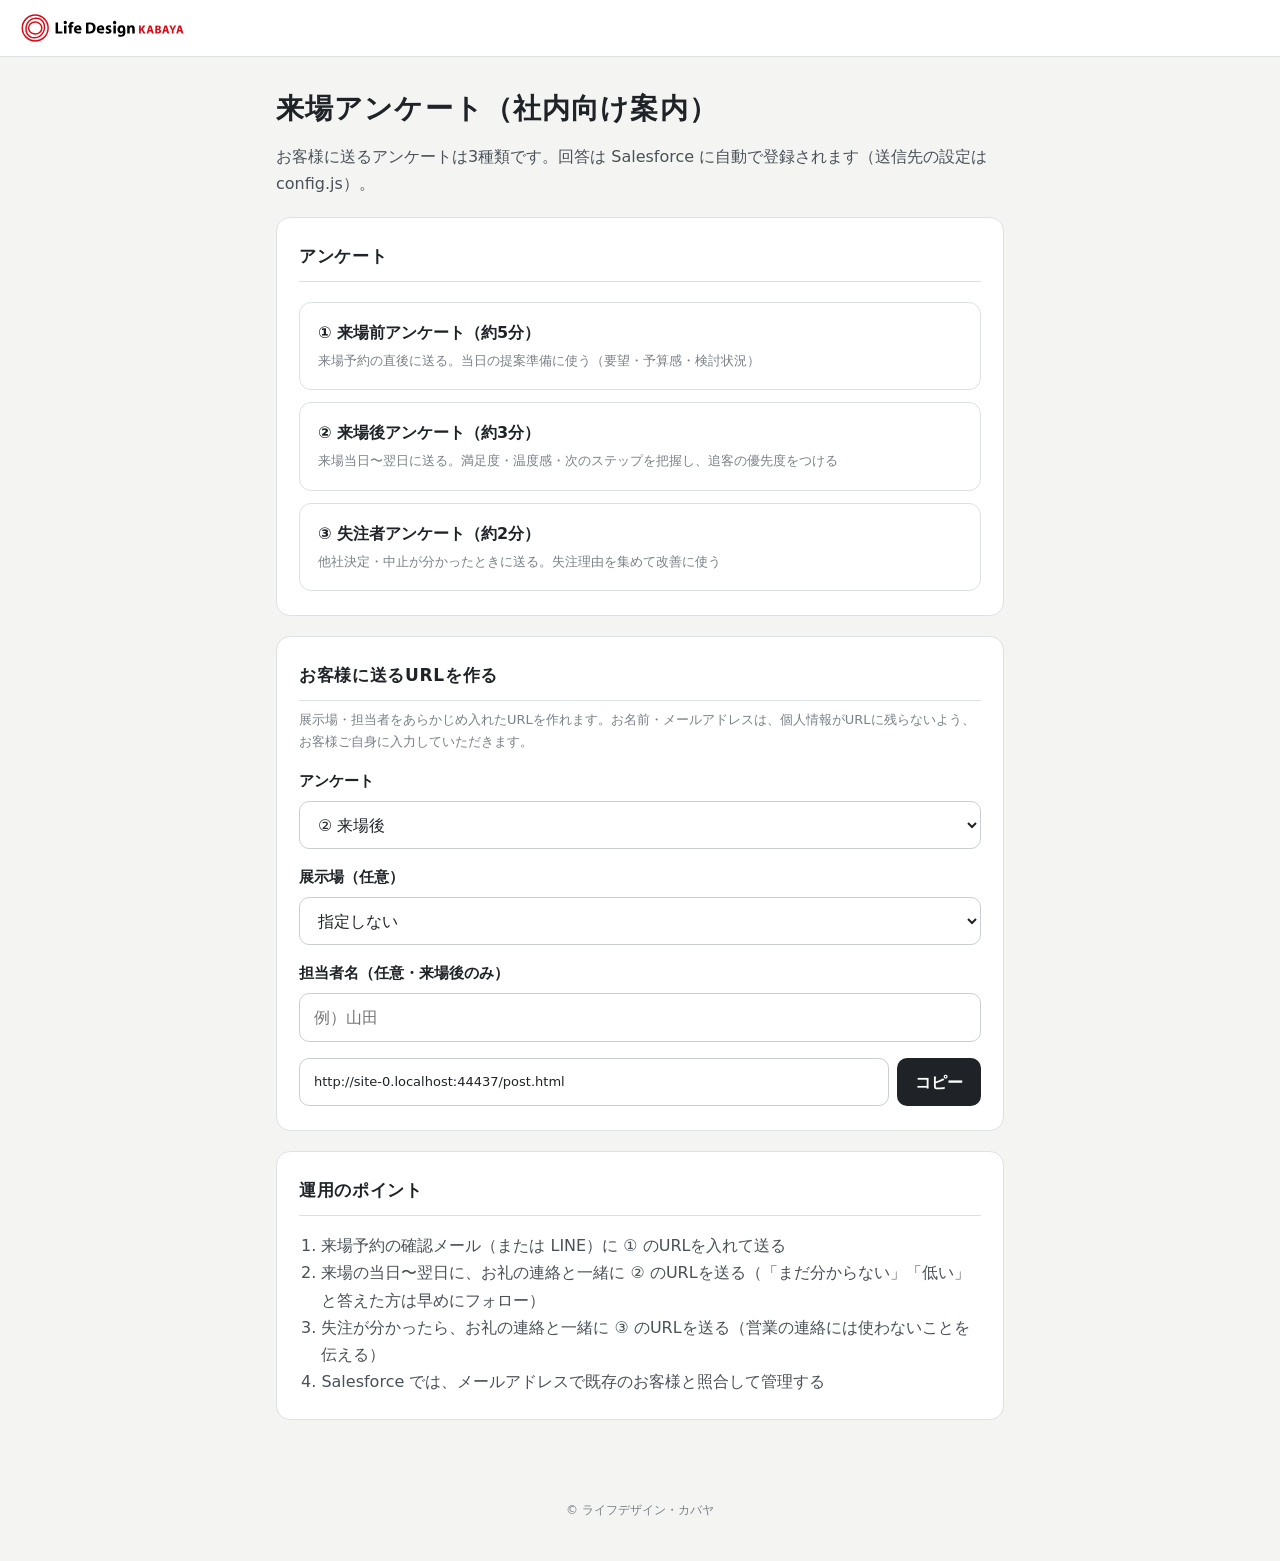
==== index.html @ a2f4d628 "ライフデザイン・カバヤ 来場前・来場後・失注者アンケート（HTML/CSS/JS、Salesforce Web-to-リード／フォームハンドラー連携） 設問は ロゴスホーム様の来場前・来場後アンケート" ====
<!doctype html>
<html lang="ja">
<head>
  <meta charset="utf-8">
  <meta name="viewport" content="width=device-width, initial-scale=1">
  <meta name="robots" content="noindex, nofollow">
  <title>来場アンケート（社内向け案内）｜ライフデザイン・カバヤ</title>
  <link rel="stylesheet" href="assets/style.css">
  <style>
    .links { display: grid; gap: 12px; flex-basis: 100%; margin-top: 12px; }
    .link-card { display: block; padding: 16px 18px; border: 1px solid var(--line); border-radius: 12px; color: inherit; text-decoration: none; }
    .link-card:hover { border-color: var(--accent); background: var(--accent-soft); }
    .link-card strong { display: block; font-size: 16px; }
    .link-card span { font-size: 13px; color: var(--muted); }
    .builder { flex-basis: 100%; }
    .url-out { display: flex; gap: 8px; margin-top: 16px; }
    .url-out input { flex: 1; font-size: 13px; }
    .btn { min-height: 48px; padding: 0 18px; border: 0; border-radius: 10px; background: var(--ink); color: #fff; font: inherit; font-weight: 700; cursor: pointer; white-space: nowrap; }
    ol { margin: 8px 0 0; padding-left: 1.4em; color: var(--ink-2); }
  </style>
  <script src="assets/surveys.js" defer></script>
</head>
<body>
  <header class="site-header"><img class="logo" src="assets/logo.svg" alt="ライフデザイン・カバヤ" width="265" height="45"></header>
  <main class="container">
    <section class="intro">
      <h1>来場アンケート（社内向け案内）</h1>
      <p>お客様に送るアンケートは3種類です。回答は Salesforce に自動で登録されます（送信先の設定は config.js）。</p>
    </section>

    <section class="card">
      <h2>アンケート</h2>
      <div class="links">
        <a class="link-card" href="pre.html" target="_blank"><strong>① 来場前アンケート（約5分）</strong><span>来場予約の直後に送る。当日の提案準備に使う（要望・予算感・検討状況）</span></a>
        <a class="link-card" href="post.html" target="_blank"><strong>② 来場後アンケート（約3分）</strong><span>来場当日〜翌日に送る。満足度・温度感・次のステップを把握し、追客の優先度をつける</span></a>
        <a class="link-card" href="lost.html" target="_blank"><strong>③ 失注者アンケート（約2分）</strong><span>他社決定・中止が分かったときに送る。失注理由を集めて改善に使う</span></a>
      </div>
    </section>

    <section class="card">
      <h2>お客様に送るURLを作る</h2>
      <div class="builder">
        <p class="note" style="margin:0;color:var(--muted);font-size:13px">展示場・担当者をあらかじめ入れたURLを作れます。お名前・メールアドレスは、個人情報がURLに残らないよう、お客様ご自身に入力していただきます。</p>
        <div class="field"><label class="label" for="b-type">アンケート</label>
          <select id="b-type"><option value="pre">① 来場前</option><option value="post" selected>② 来場後</option><option value="lost">③ 失注者</option></select></div>
        <div class="field"><label class="label" for="b-place">展示場（任意）</label><select id="b-place"><option value="">指定しない</option></select></div>
        <div class="field"><label class="label" for="b-staff">担当者名（任意・来場後のみ）</label><input id="b-staff" type="text" maxlength="40" placeholder="例）山田"></div>
        <div class="url-out"><input id="b-url" type="text" readonly aria-label="作成したURL"><button class="btn" id="b-copy" type="button">コピー</button></div>
      </div>
    </section>

    <section class="card">
      <h2>運用のポイント</h2>
      <ol>
        <li>来場予約の確認メール（または LINE）に ① のURLを入れて送る</li>
        <li>来場の当日〜翌日に、お礼の連絡と一緒に ② のURLを送る（「まだ分からない」「低い」と答えた方は早めにフォロー）</li>
        <li>失注が分かったら、お礼の連絡と一緒に ③ のURLを送る（営業の連絡には使わないことを伝える）</li>
        <li>Salesforce では、メールアドレスで既存のお客様と照合して管理する</li>
      </ol>
    </section>
  </main>
  <footer class="site-footer">© ライフデザイン・カバヤ</footer>
  <script>
    document.addEventListener("DOMContentLoaded", function () {
      var type = document.getElementById("b-type"), place = document.getElementById("b-place"), staff = document.getElementById("b-staff"), out = document.getElementById("b-url");
      window.SURVEYS.post.questions.find(function (q) { return q.id === "visit_place"; }).options.forEach(function (o) {
        var opt = document.createElement("option"); opt.value = o; opt.textContent = o; place.appendChild(opt);
      });
      function build() {
        var base = new URL(type.value + ".html", location.href);
        if (place.value && type.value !== "lost") base.searchParams.set("visit_place", place.value);
        if (staff.value.trim() && type.value === "post") base.searchParams.set("staff", staff.value.trim());
        out.value = base.href;
      }
      [type, place, staff].forEach(function (e) { e.addEventListener("input", build); e.addEventListener("change", build); });
      document.getElementById("b-copy").addEventListener("click", function () {
        navigator.clipboard.writeText(out.value).then(function () { var b = document.getElementById("b-copy"); b.textContent = "コピーしました"; setTimeout(function () { b.textContent = "コピー"; }, 1500); });
      });
      build();
    });
  </script>
</body>
</html>
---- assets/style.css ----
/* ライフデザイン・カバヤ 来場アンケート（サイトの落ち着いたチャコール×ブルーグレーに合わせる） */
:root {
  --ink: #1f2328;
  --ink-2: #4a5058;
  --muted: #7a8088;
  --line: #dde1e4;
  --bg: #f4f5f3;
  --card: #ffffff;
  --accent: #3f5f73;
  --accent-soft: #e8eff3;
  --error: #b42318;
  --radius: 14px;
  color-scheme: light;
}
* { box-sizing: border-box; }
html { -webkit-text-size-adjust: 100%; }
body {
  margin: 0;
  background: var(--bg);
  color: var(--ink);
  font-family: "Hiragino Sans", "Hiragino Kaku Gothic ProN", "Yu Gothic UI", "Meiryo", system-ui, sans-serif;
  font-size: 16px;
  line-height: 1.7;
}
[hidden] { display: none !important; }

.site-header {
  display: flex;
  align-items: center;
  padding: 14px 20px;
  background: var(--card);
  border-bottom: 1px solid var(--line);
}
.logo { height: 28px; width: auto; }
.progress { position: sticky; top: 0; z-index: 5; height: 4px; background: var(--line); }
.progress__bar { height: 100%; width: 0; background: var(--accent); transition: width .3s ease; }

.container { max-width: 760px; margin: 0 auto; padding: 28px 16px 56px; }
.intro h1 { margin: 0; font-size: clamp(22px, 5vw, 28px); letter-spacing: .04em; }
.intro p { margin: 10px 0 0; color: var(--ink-2); }
.intro .meta { font-size: 13px; color: var(--muted); }
.demo-note { display: inline-block; margin-top: 12px !important; padding: 6px 12px; border-radius: 8px; background: #fff4e5; color: #8a5300 !important; font-size: 13px; }

.card {
  margin-top: 20px;
  padding: 24px 22px;
  background: var(--card);
  border: 1px solid var(--line);
  border-radius: var(--radius);
  display: flex;
  flex-wrap: wrap;
  gap: 0 16px;
}
.card h2 {
  flex-basis: 100%;
  margin: 0 0 8px;
  padding-bottom: 10px;
  border-bottom: 1px solid var(--line);
  font-size: 17px;
  letter-spacing: .04em;
}
.card > .note { flex-basis: 100%; margin: 4px 0 0; font-size: 13px; color: var(--muted); }

.field { flex: 1 1 100%; min-width: 0; margin: 16px 0 0; padding: 0; border: 0; }
.field--half { flex-basis: calc(50% - 8px); }
.label { display: flex; align-items: baseline; gap: 8px; margin-bottom: 8px; padding: 0; font-weight: 700; font-size: 15px; line-height: 1.6; }
.req, .opt { flex-shrink: 0; padding: 1px 7px; border-radius: 4px; font-size: 11px; font-weight: 700; line-height: 1.6; }
.req { background: var(--accent); color: #fff; }
.opt { background: var(--bg); color: var(--muted); }
.hint { margin: -4px 0 8px; font-size: 12px; color: var(--muted); }

input[type="text"], input[type="email"], input[type="tel"], input[type="date"], input[type="number"], select, textarea {
  width: 100%;
  min-height: 48px;
  padding: 10px 14px;
  border: 1px solid #c9ced3;
  border-radius: 10px;
  background: #fff;
  color: var(--ink);
  font: inherit;
}
textarea { resize: vertical; }
input:focus, select:focus, textarea:focus { outline: 3px solid rgba(63, 95, 115, .25); border-color: var(--accent); }

.choices { display: grid; gap: 8px; }
.choices--grid { grid-template-columns: repeat(auto-fill, minmax(220px, 1fr)); }
.choice {
  display: flex;
  align-items: center;
  gap: 10px;
  min-height: 48px;
  padding: 10px 14px;
  border: 1px solid #c9ced3;
  border-radius: 10px;
  background: #fff;
  cursor: pointer;
  line-height: 1.5;
}
.choice input { flex-shrink: 0; width: 20px; height: 20px; margin: 0; accent-color: var(--accent); }
.choice:has(input:checked) { border-color: var(--accent); background: var(--accent-soft); }
.choice:has(input:focus-visible) { outline: 3px solid rgba(63, 95, 115, .3); }

.has-error input, .has-error select, .has-error textarea, .has-error .choice { border-color: var(--error); }
.error { min-height: 0; margin: 6px 0 0; color: var(--error); font-size: 13px; }
.error:empty { display: none; }

.card--agree { justify-content: center; text-align: center; }
.choice--agree { border: 0; background: none; justify-content: center; }
.choice--agree a { color: var(--accent); }

.actions { margin-top: 24px; text-align: center; }
.submit {
  width: min(100%, 360px);
  min-height: 56px;
  border: 0;
  border-radius: 999px;
  background: var(--ink);
  color: #fff;
  font: inherit;
  font-weight: 700;
  letter-spacing: .08em;
  cursor: pointer;
}
.submit:hover { background: #33393f; }
.submit:disabled { opacity: .6; cursor: default; }

.thanks { padding: 40px 0 8px; text-align: center; }
.demo-output { width: 100%; max-height: 420px; overflow: auto; margin: 8px 0 0; padding: 14px; background: var(--bg); border-radius: 10px; font-size: 12px; white-space: pre-wrap; }

.site-footer { padding: 24px 16px 40px; text-align: center; font-size: 12px; color: var(--muted); }

@media (max-width: 560px) {
  .field--half { flex-basis: 100%; }
  .card { padding: 20px 16px; }
}
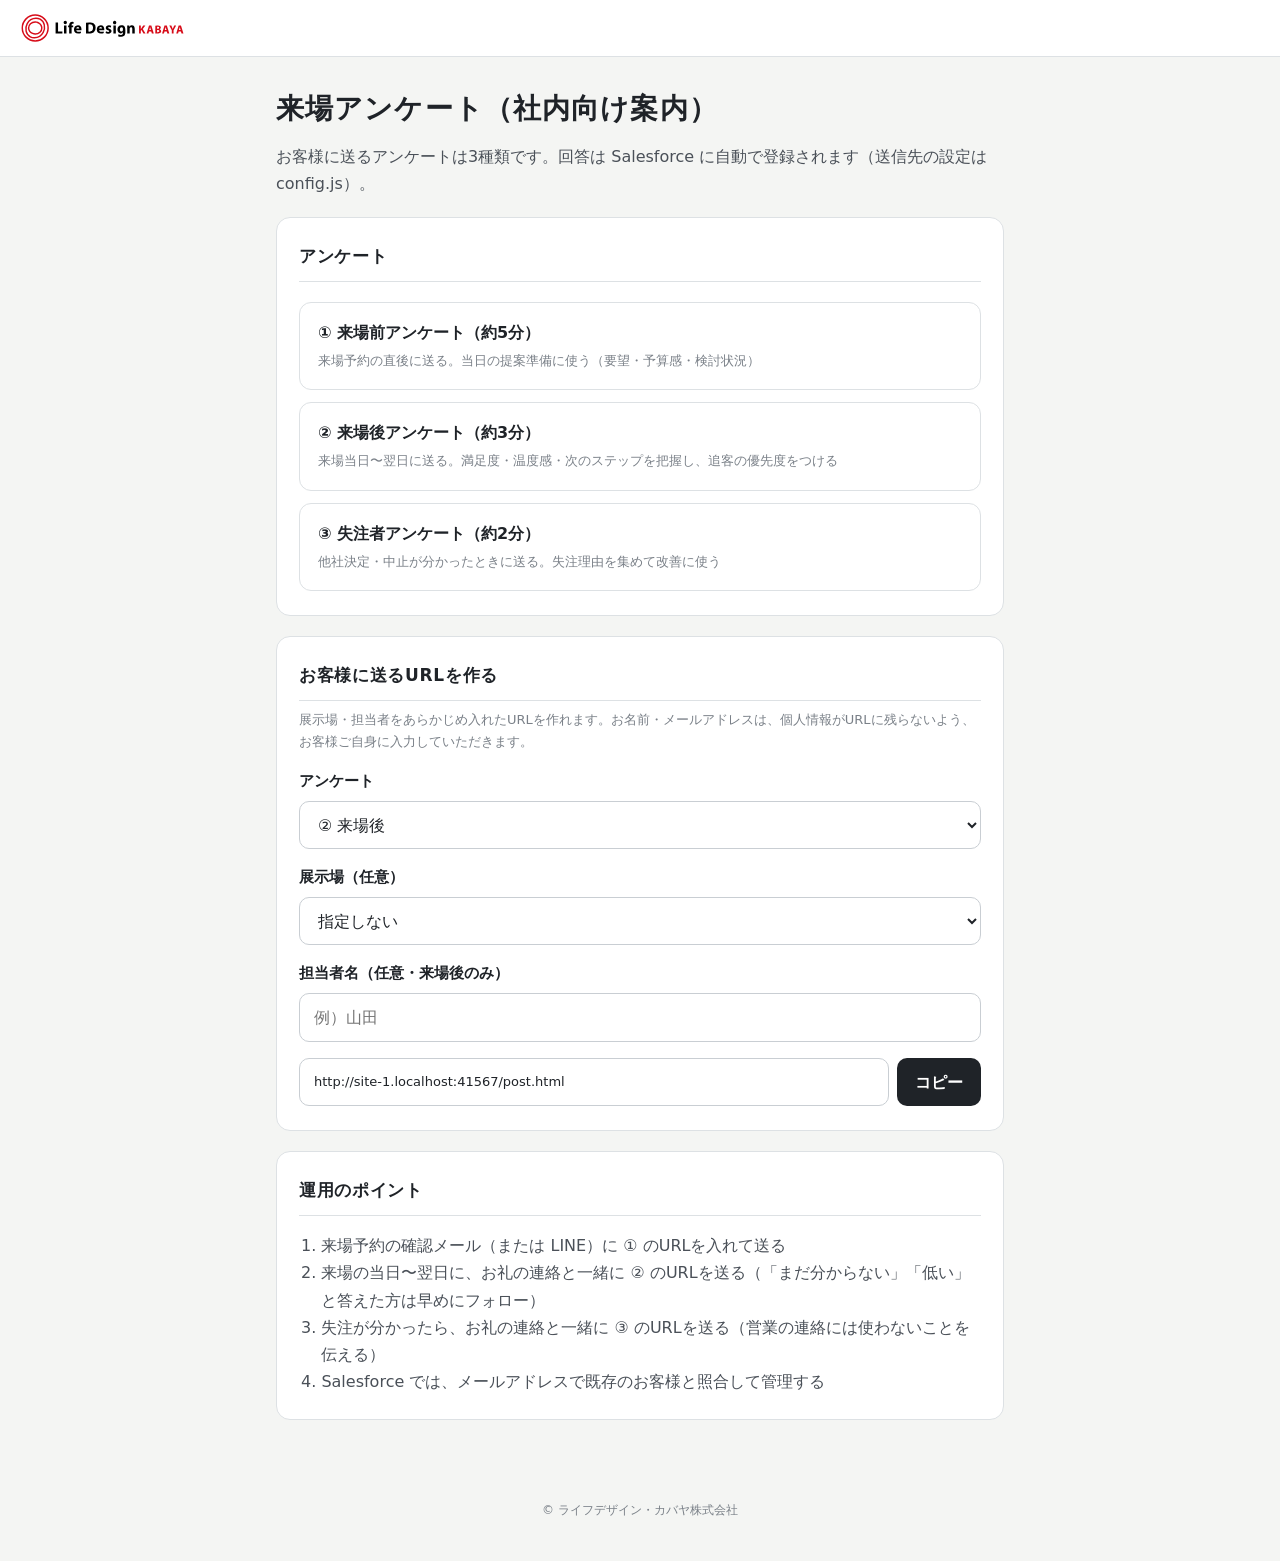
==== commit 8c69df0c: "フッターのクレジットを「ライフデザイン・カバヤ株式会社」に Co-Authored-By: Claude Opus 5.5 <noreply@anthropic.com>" ====
--- a/index.html
+++ b/index.html
@@ -59,7 +59,7 @@
       </ol>
     </section>
   </main>
-  <footer class="site-footer">© ライフデザイン・カバヤ</footer>
+  <footer class="site-footer">© ライフデザイン・カバヤ株式会社</footer>
   <script>
     document.addEventListener("DOMContentLoaded", function () {
       var type = document.getElementById("b-type"), place = document.getElementById("b-place"), staff = document.getElementById("b-staff"), out = document.getElementById("b-url");
--- a/assets/style.css
+++ b/assets/style.css
@@ -107,6 +107,7 @@
 .card--agree { justify-content: center; text-align: center; }
 .choice--agree { border: 0; background: none; justify-content: center; }
 .choice--agree a { color: var(--accent); }
+.captcha { display: flex; justify-content: center; flex-basis: 100%; margin-top: 12px; min-height: 78px; }
 
 .actions { margin-top: 24px; text-align: center; }
 .submit {
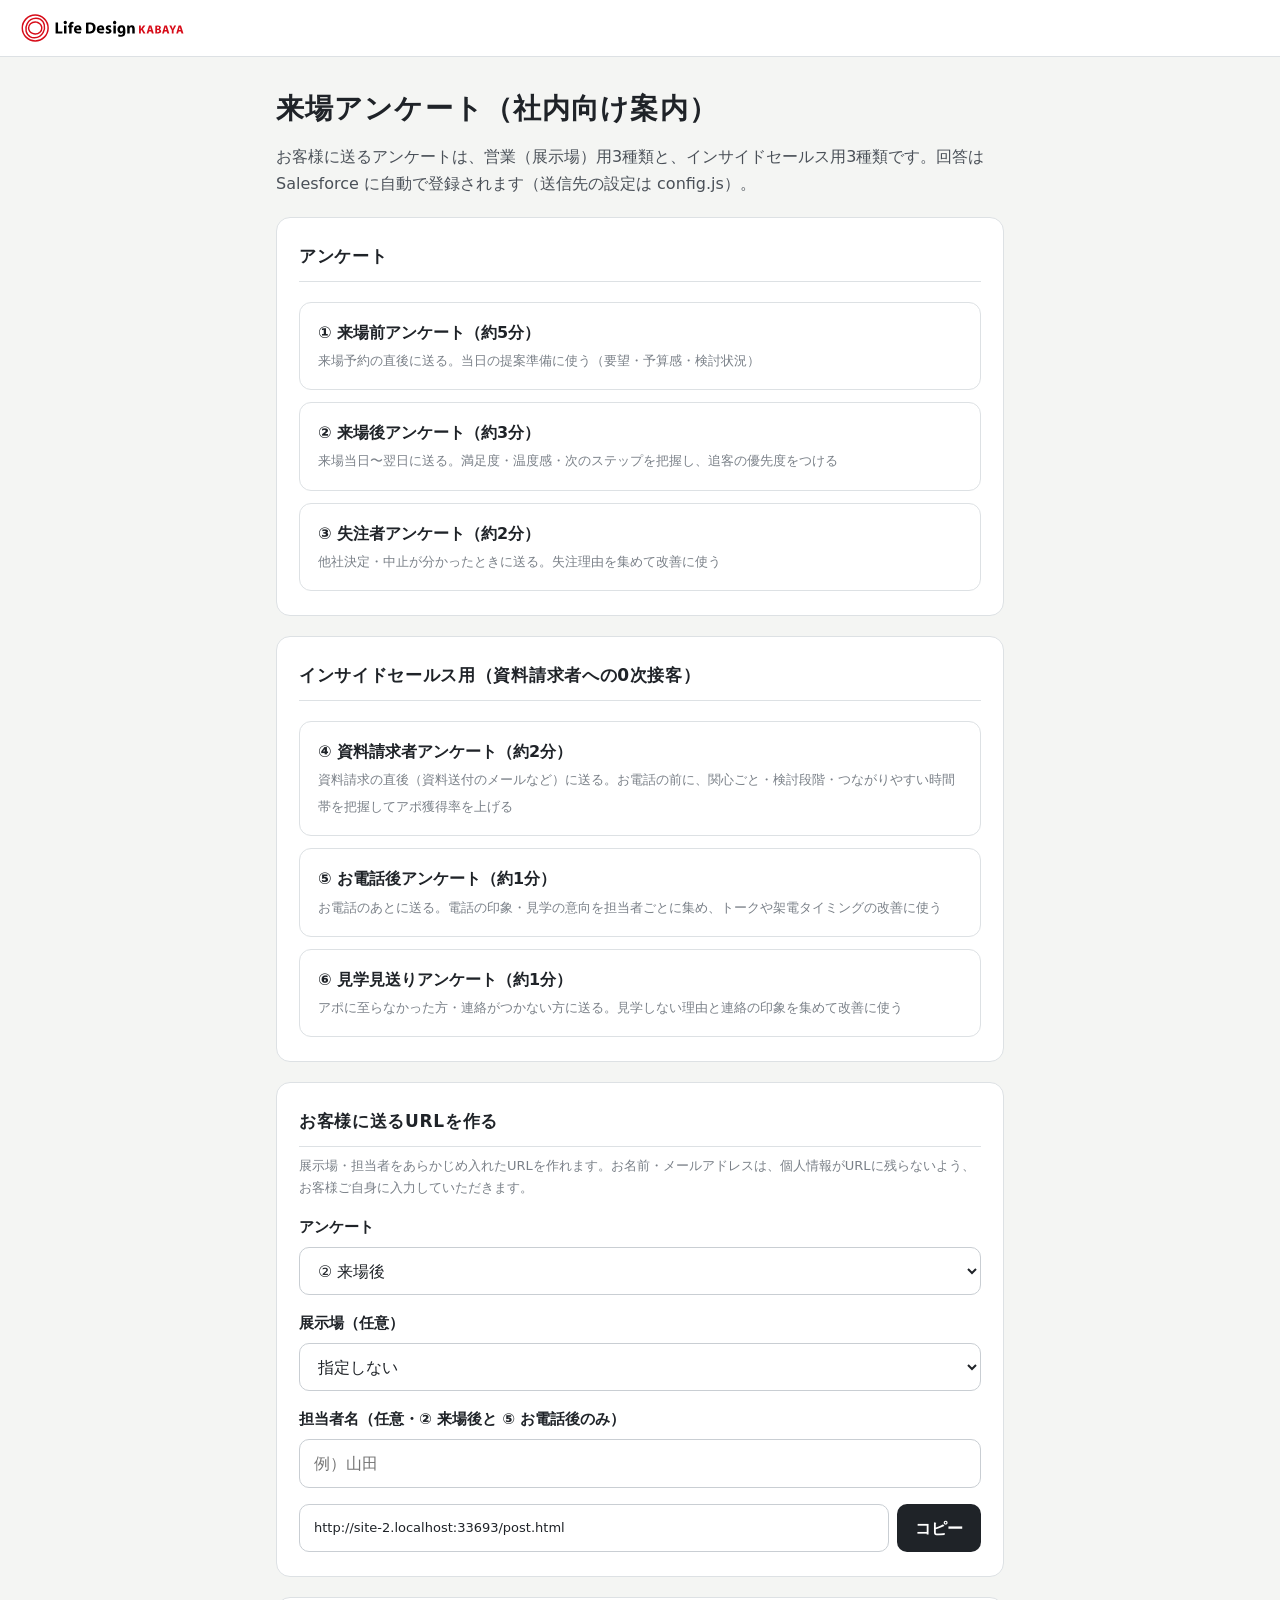
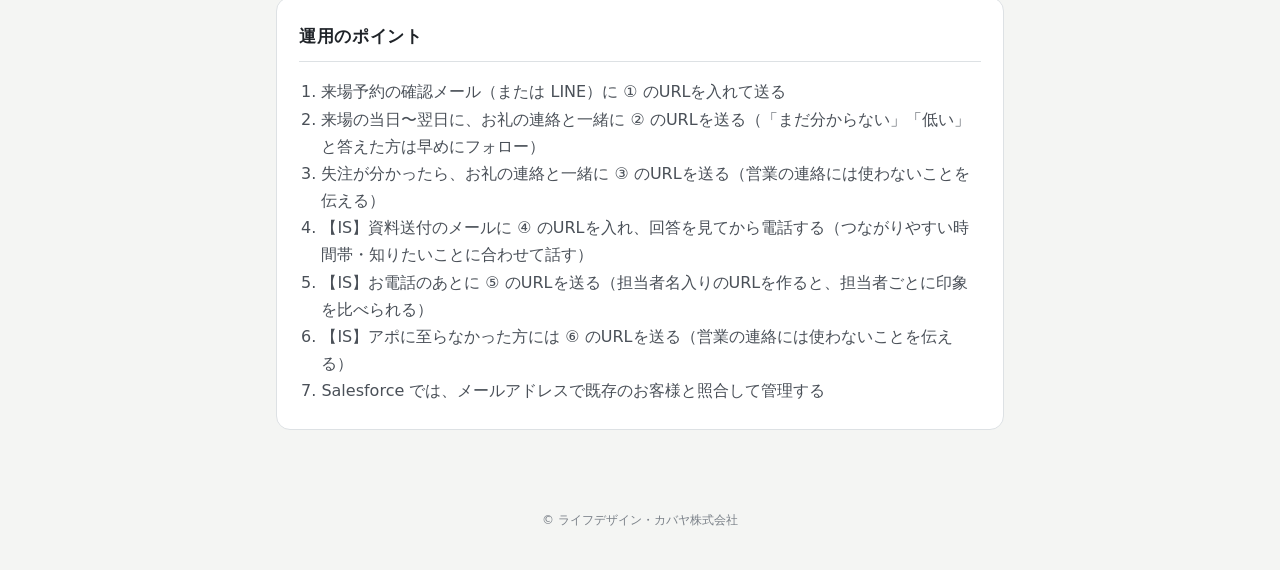
==== commit 3aa6e8a8: "インサイドセールス用アンケート（④資料請求者・⑤お電話後・⑥見学見送り）を追加 - 資料請求者への0次接客：関心ごと・検討段階・つながりやすい時間帯を電話前に把握 - お電話後：担当者ごとの電話の印象" ====
--- a/index.html
+++ b/index.html
@@ -25,7 +25,7 @@
   <main class="container">
     <section class="intro">
       <h1>来場アンケート（社内向け案内）</h1>
-      <p>お客様に送るアンケートは3種類です。回答は Salesforce に自動で登録されます（送信先の設定は config.js）。</p>
+      <p>お客様に送るアンケートは、営業（展示場）用3種類と、インサイドセールス用3種類です。回答は Salesforce に自動で登録されます（送信先の設定は config.js）。</p>
     </section>
 
     <section class="card">
@@ -38,13 +38,22 @@
     </section>
 
     <section class="card">
+      <h2>インサイドセールス用（資料請求者への0次接客）</h2>
+      <div class="links">
+        <a class="link-card" href="is-pre.html" target="_blank"><strong>④ 資料請求者アンケート（約2分）</strong><span>資料請求の直後（資料送付のメールなど）に送る。お電話の前に、関心ごと・検討段階・つながりやすい時間帯を把握してアポ獲得率を上げる</span></a>
+        <a class="link-card" href="is-post.html" target="_blank"><strong>⑤ お電話後アンケート（約1分）</strong><span>お電話のあとに送る。電話の印象・見学の意向を担当者ごとに集め、トークや架電タイミングの改善に使う</span></a>
+        <a class="link-card" href="is-lost.html" target="_blank"><strong>⑥ 見学見送りアンケート（約1分）</strong><span>アポに至らなかった方・連絡がつかない方に送る。見学しない理由と連絡の印象を集めて改善に使う</span></a>
+      </div>
+    </section>
+
+    <section class="card">
       <h2>お客様に送るURLを作る</h2>
       <div class="builder">
         <p class="note" style="margin:0;color:var(--muted);font-size:13px">展示場・担当者をあらかじめ入れたURLを作れます。お名前・メールアドレスは、個人情報がURLに残らないよう、お客様ご自身に入力していただきます。</p>
         <div class="field"><label class="label" for="b-type">アンケート</label>
-          <select id="b-type"><option value="pre">① 来場前</option><option value="post" selected>② 来場後</option><option value="lost">③ 失注者</option></select></div>
+          <select id="b-type"><option value="pre">① 来場前</option><option value="post" selected>② 来場後</option><option value="lost">③ 失注者</option><option value="is-pre">④ IS 資料請求者</option><option value="is-post">⑤ IS お電話後</option><option value="is-lost">⑥ IS 見学見送り</option></select></div>
         <div class="field"><label class="label" for="b-place">展示場（任意）</label><select id="b-place"><option value="">指定しない</option></select></div>
-        <div class="field"><label class="label" for="b-staff">担当者名（任意・来場後のみ）</label><input id="b-staff" type="text" maxlength="40" placeholder="例）山田"></div>
+        <div class="field"><label class="label" for="b-staff">担当者名（任意・② 来場後と ⑤ お電話後のみ）</label><input id="b-staff" type="text" maxlength="40" placeholder="例）山田"></div>
         <div class="url-out"><input id="b-url" type="text" readonly aria-label="作成したURL"><button class="btn" id="b-copy" type="button">コピー</button></div>
       </div>
     </section>
@@ -55,6 +64,9 @@
         <li>来場予約の確認メール（または LINE）に ① のURLを入れて送る</li>
         <li>来場の当日〜翌日に、お礼の連絡と一緒に ② のURLを送る（「まだ分からない」「低い」と答えた方は早めにフォロー）</li>
         <li>失注が分かったら、お礼の連絡と一緒に ③ のURLを送る（営業の連絡には使わないことを伝える）</li>
+        <li>【IS】資料送付のメールに ④ のURLを入れ、回答を見てから電話する（つながりやすい時間帯・知りたいことに合わせて話す）</li>
+        <li>【IS】お電話のあとに ⑤ のURLを送る（担当者名入りのURLを作ると、担当者ごとに印象を比べられる）</li>
+        <li>【IS】アポに至らなかった方には ⑥ のURLを送る（営業の連絡には使わないことを伝える）</li>
         <li>Salesforce では、メールアドレスで既存のお客様と照合して管理する</li>
       </ol>
     </section>
@@ -68,8 +80,8 @@
       });
       function build() {
         var base = new URL(type.value + ".html", location.href);
-        if (place.value && type.value !== "lost") base.searchParams.set("visit_place", place.value);
-        if (staff.value.trim() && type.value === "post") base.searchParams.set("staff", staff.value.trim());
+        if (place.value && !/lost$/.test(type.value)) base.searchParams.set("visit_place", place.value);
+        if (staff.value.trim() && /post$/.test(type.value)) base.searchParams.set("staff", staff.value.trim());
         out.value = base.href;
       }
       [type, place, staff].forEach(function (e) { e.addEventListener("input", build); e.addEventListener("change", build); });
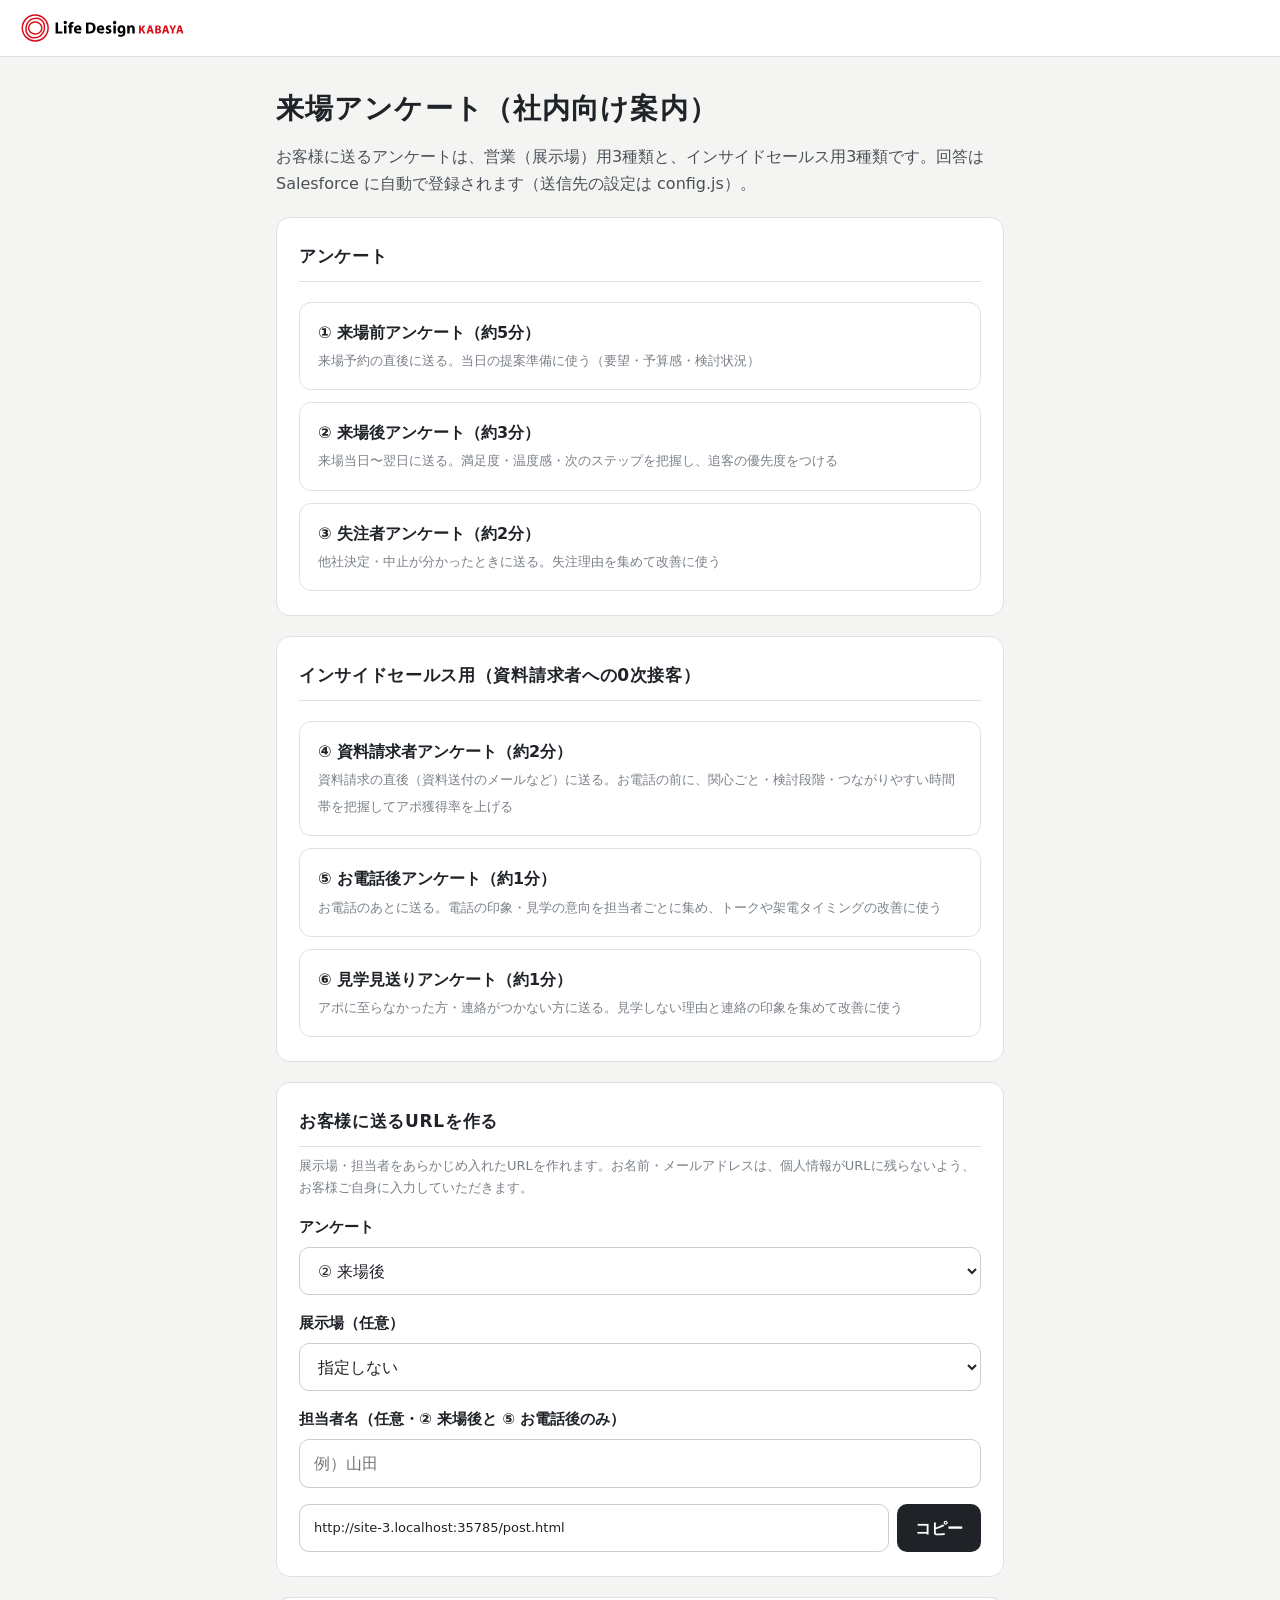
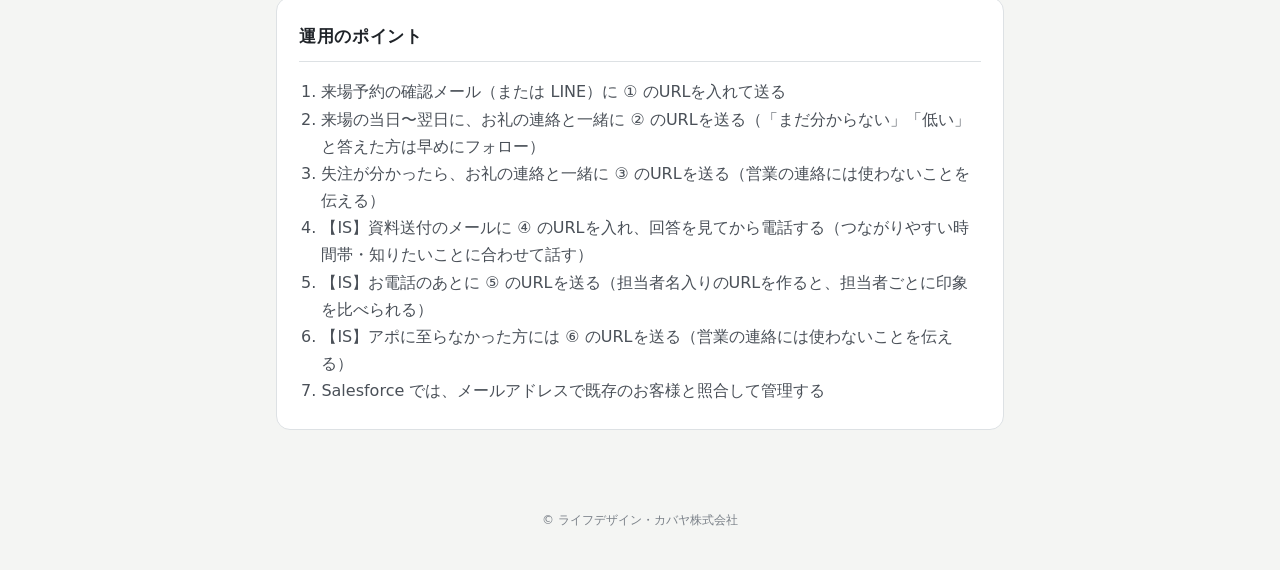
==== commit 0186bfbe: "修正がすぐ反映されるよう、CSS・JSの読み込みURLに版番号を付ける（tools/bump-version.sh） Co-Authored-By: Claude Opus 5.5 <noreply@" ====
--- a/index.html
+++ b/index.html
@@ -5,7 +5,7 @@
   <meta name="viewport" content="width=device-width, initial-scale=1">
   <meta name="robots" content="noindex, nofollow">
   <title>来場アンケート（社内向け案内）｜ライフデザイン・カバヤ</title>
-  <link rel="stylesheet" href="assets/style.css">
+  <link rel="stylesheet" href="assets/style.css?v=202610190803">
   <style>
     .links { display: grid; gap: 12px; flex-basis: 100%; margin-top: 12px; }
     .link-card { display: block; padding: 16px 18px; border: 1px solid var(--line); border-radius: 12px; color: inherit; text-decoration: none; }
@@ -18,7 +18,7 @@
     .btn { min-height: 48px; padding: 0 18px; border: 0; border-radius: 10px; background: var(--ink); color: #fff; font: inherit; font-weight: 700; cursor: pointer; white-space: nowrap; }
     ol { margin: 8px 0 0; padding-left: 1.4em; color: var(--ink-2); }
   </style>
-  <script src="assets/surveys.js" defer></script>
+  <script src="assets/surveys.js?v=202610190803" defer></script>
 </head>
 <body>
   <header class="site-header"><img class="logo" src="assets/logo.svg" alt="ライフデザイン・カバヤ" width="265" height="45"></header>
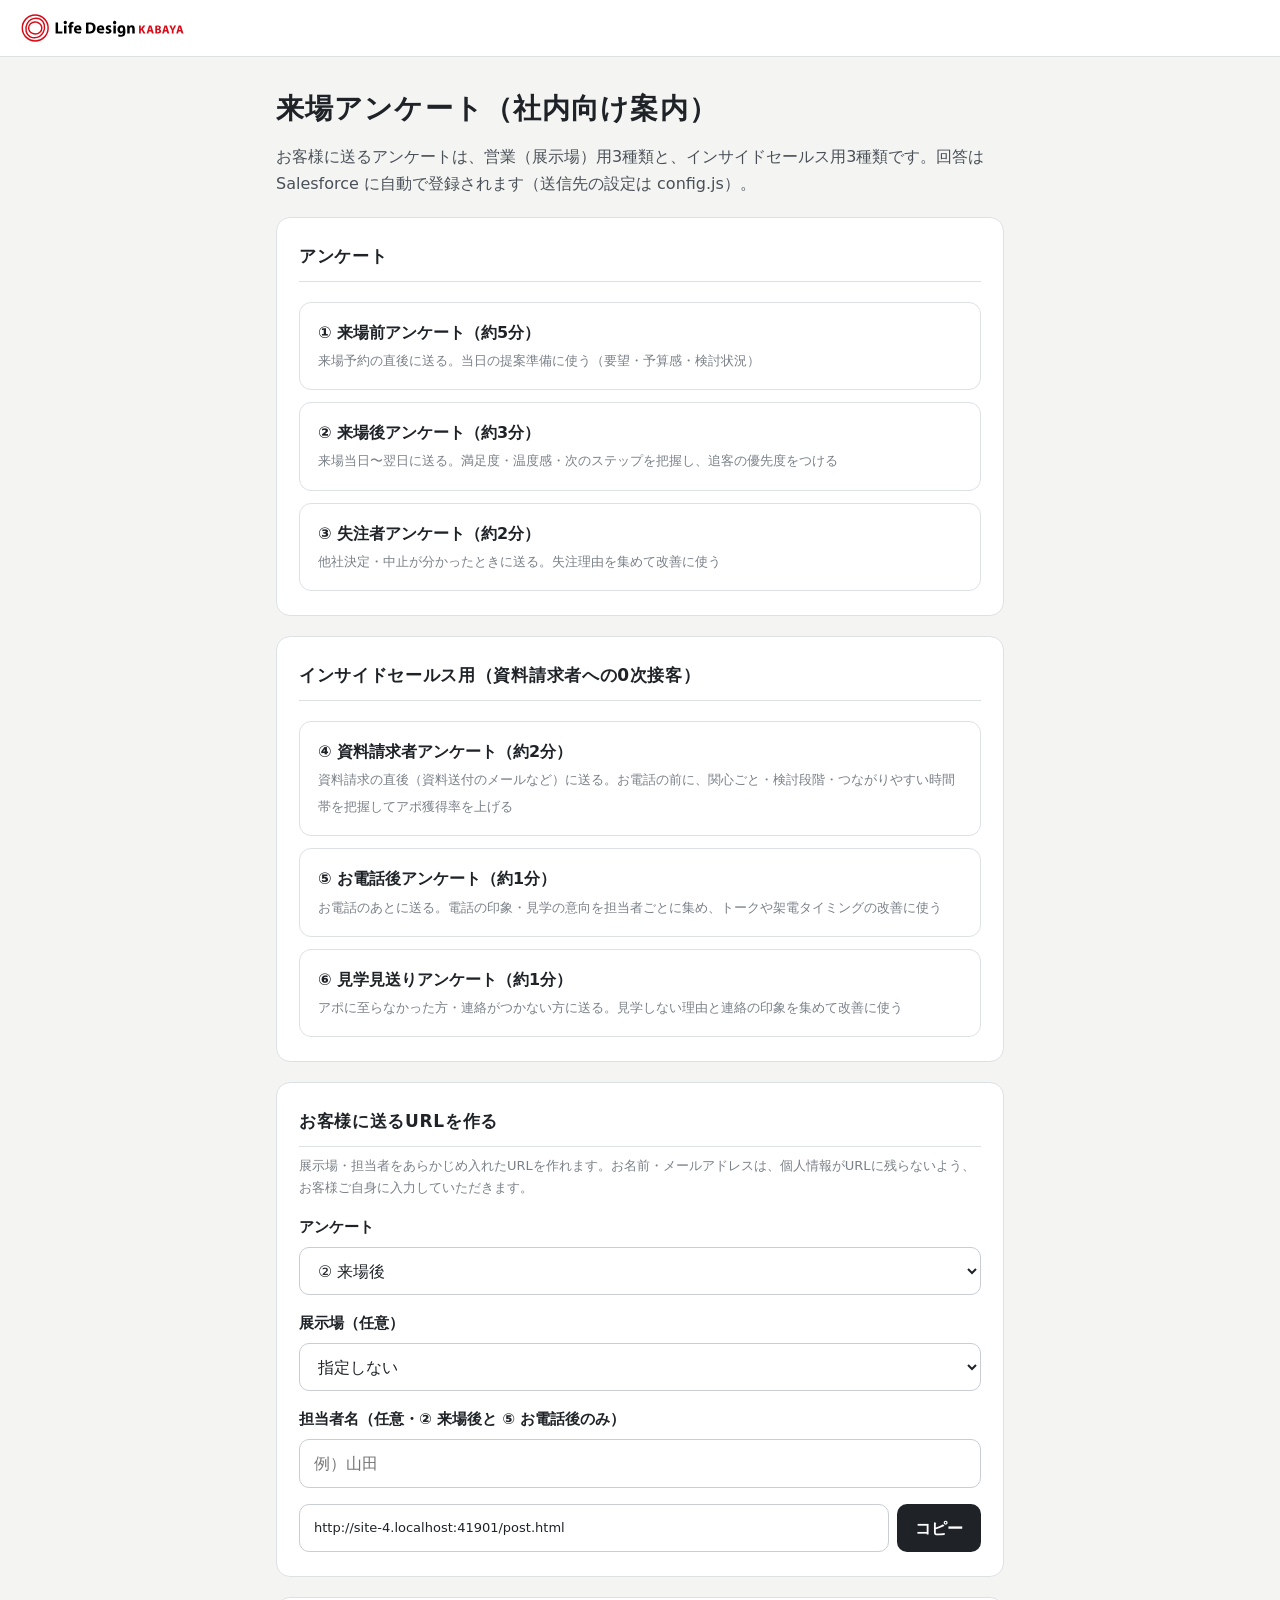
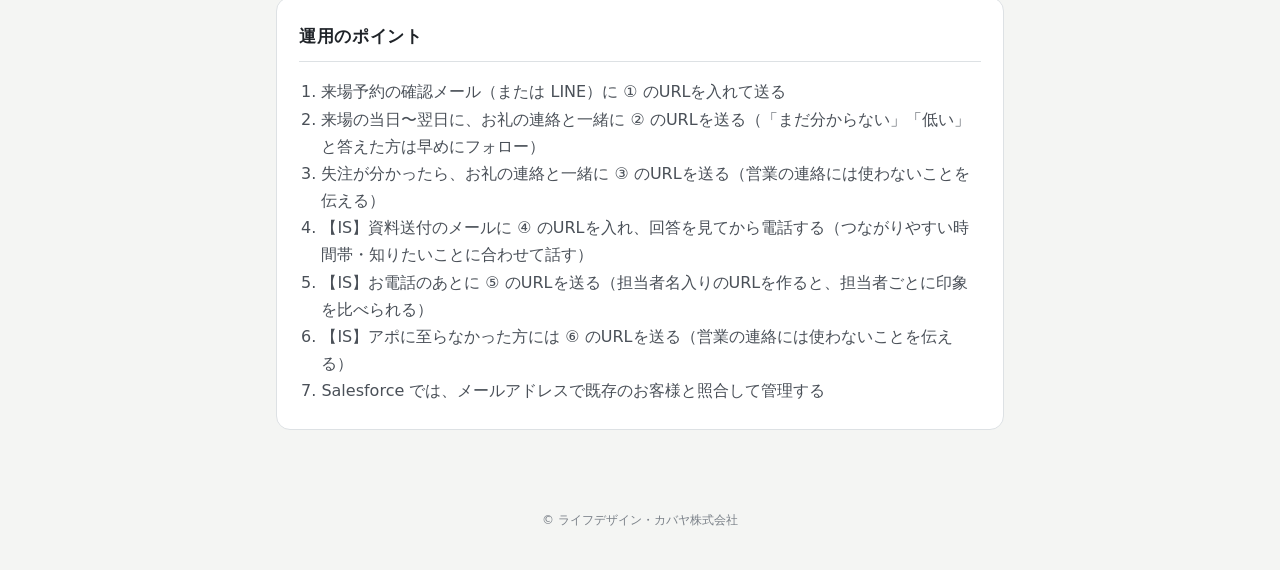
==== commit 88985ed5: "CLTハイブリッド構法の認知（知っていたか・どこで知ったか・興味のきっかけになったか）を来場前・資料請求者・来場後に追加 Co-Authored-By: Claude Opus 5.5 <norepl" ====
--- a/index.html
+++ b/index.html
@@ -5,7 +5,7 @@
   <meta name="viewport" content="width=device-width, initial-scale=1">
   <meta name="robots" content="noindex, nofollow">
   <title>来場アンケート（社内向け案内）｜ライフデザイン・カバヤ</title>
-  <link rel="stylesheet" href="assets/style.css?v=202610190803">
+  <link rel="stylesheet" href="assets/style.css?v=202610191501">
   <style>
     .links { display: grid; gap: 12px; flex-basis: 100%; margin-top: 12px; }
     .link-card { display: block; padding: 16px 18px; border: 1px solid var(--line); border-radius: 12px; color: inherit; text-decoration: none; }
@@ -18,7 +18,7 @@
     .btn { min-height: 48px; padding: 0 18px; border: 0; border-radius: 10px; background: var(--ink); color: #fff; font: inherit; font-weight: 700; cursor: pointer; white-space: nowrap; }
     ol { margin: 8px 0 0; padding-left: 1.4em; color: var(--ink-2); }
   </style>
-  <script src="assets/surveys.js?v=202610190803" defer></script>
+  <script src="assets/surveys.js?v=202610191501" defer></script>
 </head>
 <body>
   <header class="site-header"><img class="logo" src="assets/logo.svg" alt="ライフデザイン・カバヤ" width="265" height="45"></header>
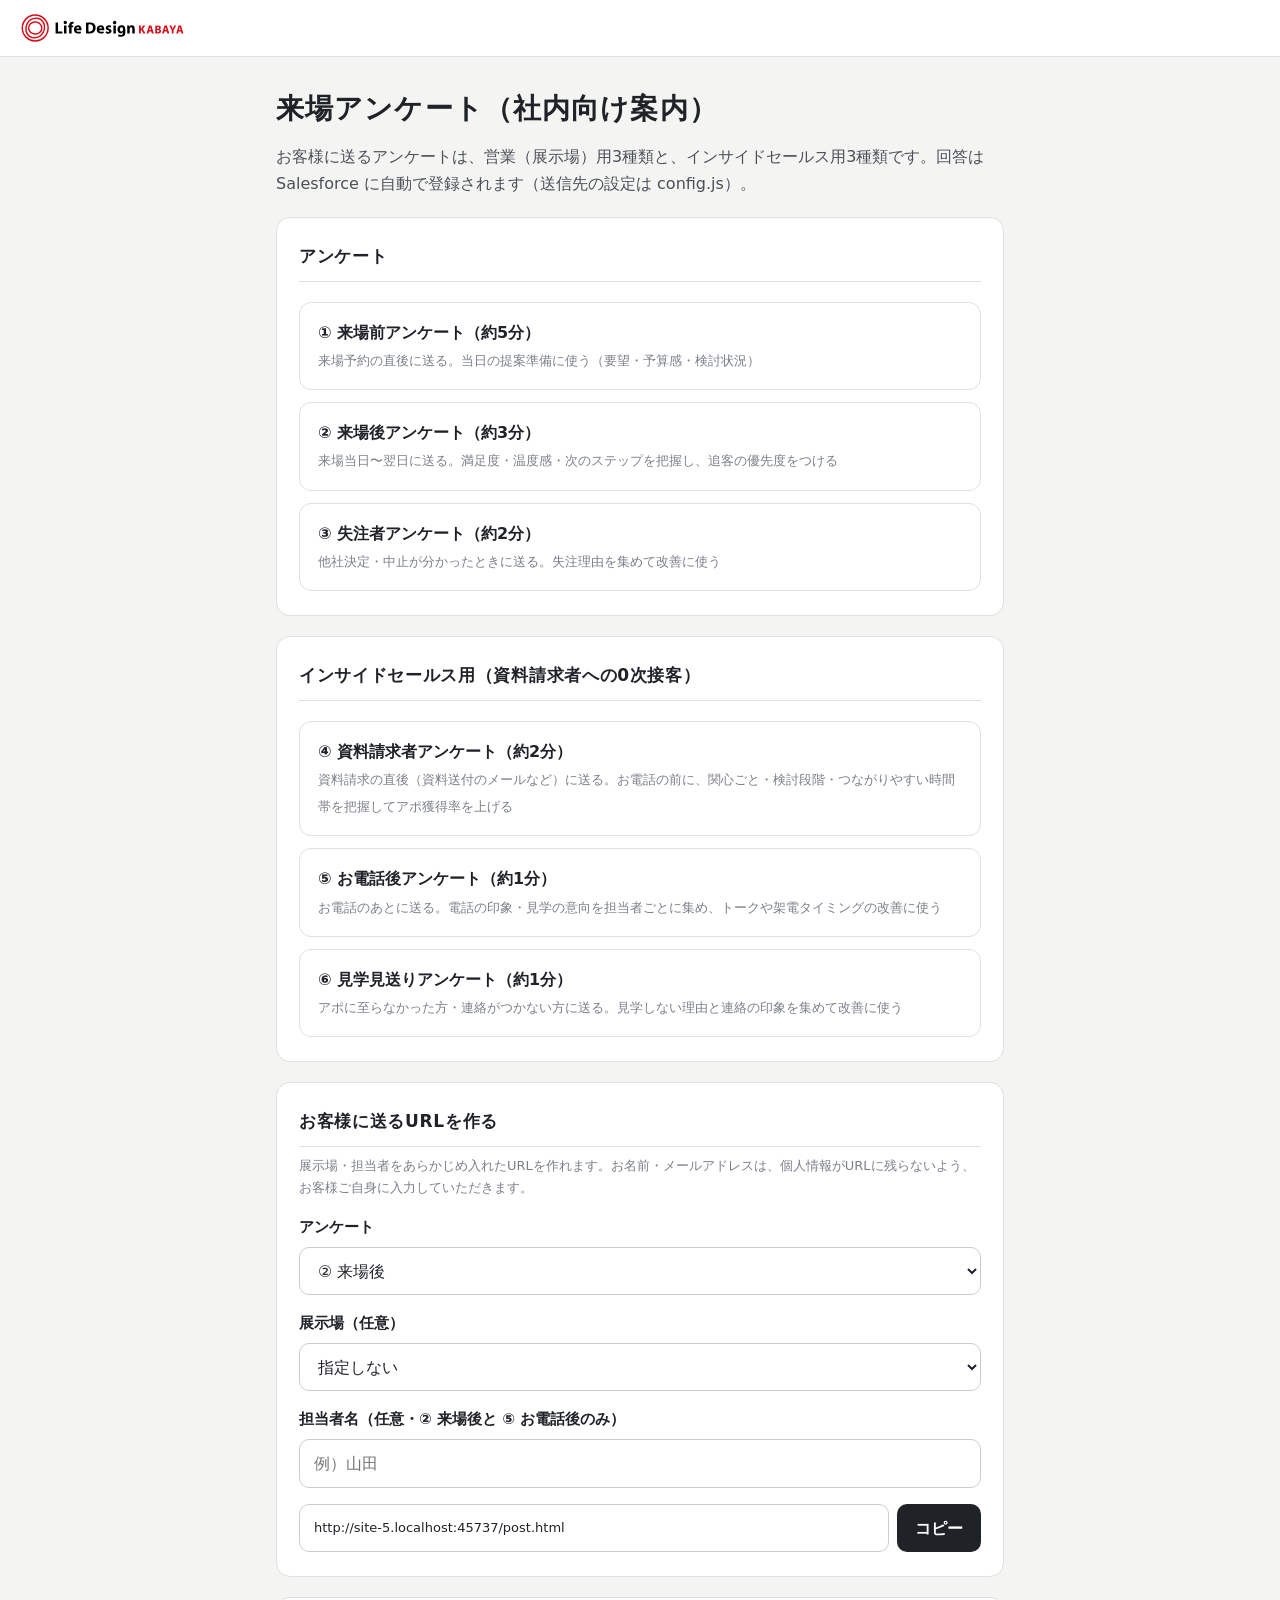
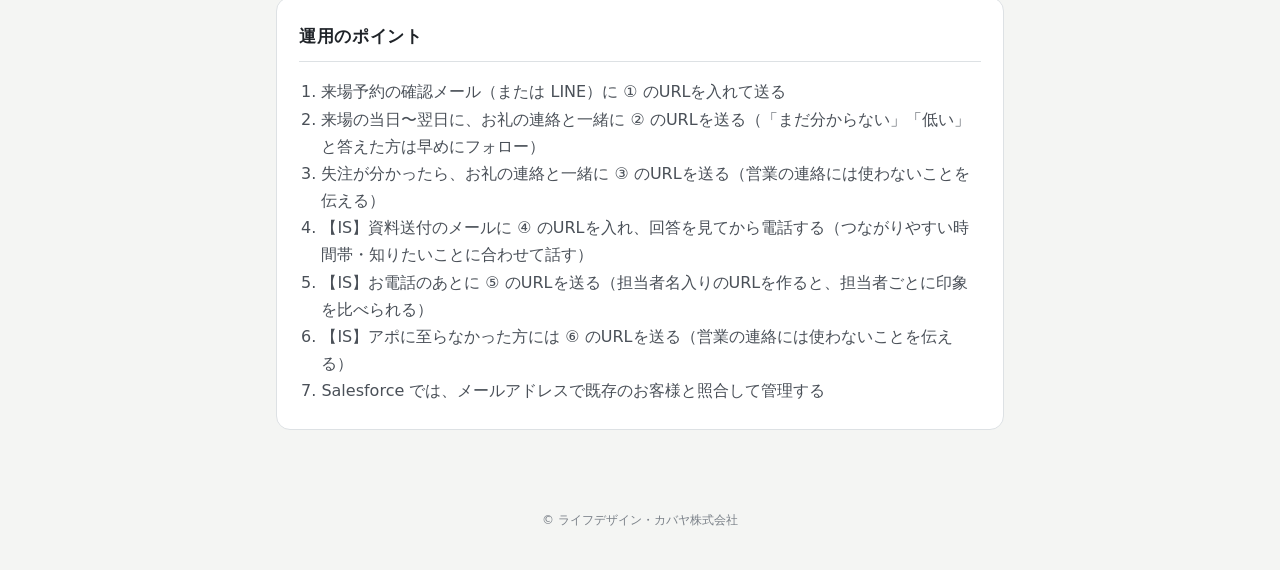
==== commit cd56242e: "来場後：CLTの設問を「来場前から知っていたか」から「印象は変わったか」に変更 Co-Authored-By: Claude Opus 5.5 <noreply@anthropic.com>" ====
--- a/index.html
+++ b/index.html
@@ -5,7 +5,7 @@
   <meta name="viewport" content="width=device-width, initial-scale=1">
   <meta name="robots" content="noindex, nofollow">
   <title>来場アンケート（社内向け案内）｜ライフデザイン・カバヤ</title>
-  <link rel="stylesheet" href="assets/style.css?v=202610191501">
+  <link rel="stylesheet" href="assets/style.css?v=202610191504">
   <style>
     .links { display: grid; gap: 12px; flex-basis: 100%; margin-top: 12px; }
     .link-card { display: block; padding: 16px 18px; border: 1px solid var(--line); border-radius: 12px; color: inherit; text-decoration: none; }
@@ -18,7 +18,7 @@
     .btn { min-height: 48px; padding: 0 18px; border: 0; border-radius: 10px; background: var(--ink); color: #fff; font: inherit; font-weight: 700; cursor: pointer; white-space: nowrap; }
     ol { margin: 8px 0 0; padding-left: 1.4em; color: var(--ink-2); }
   </style>
-  <script src="assets/surveys.js?v=202610191501" defer></script>
+  <script src="assets/surveys.js?v=202610191504" defer></script>
 </head>
 <body>
   <header class="site-header"><img class="logo" src="assets/logo.svg" alt="ライフデザイン・カバヤ" width="265" height="45"></header>
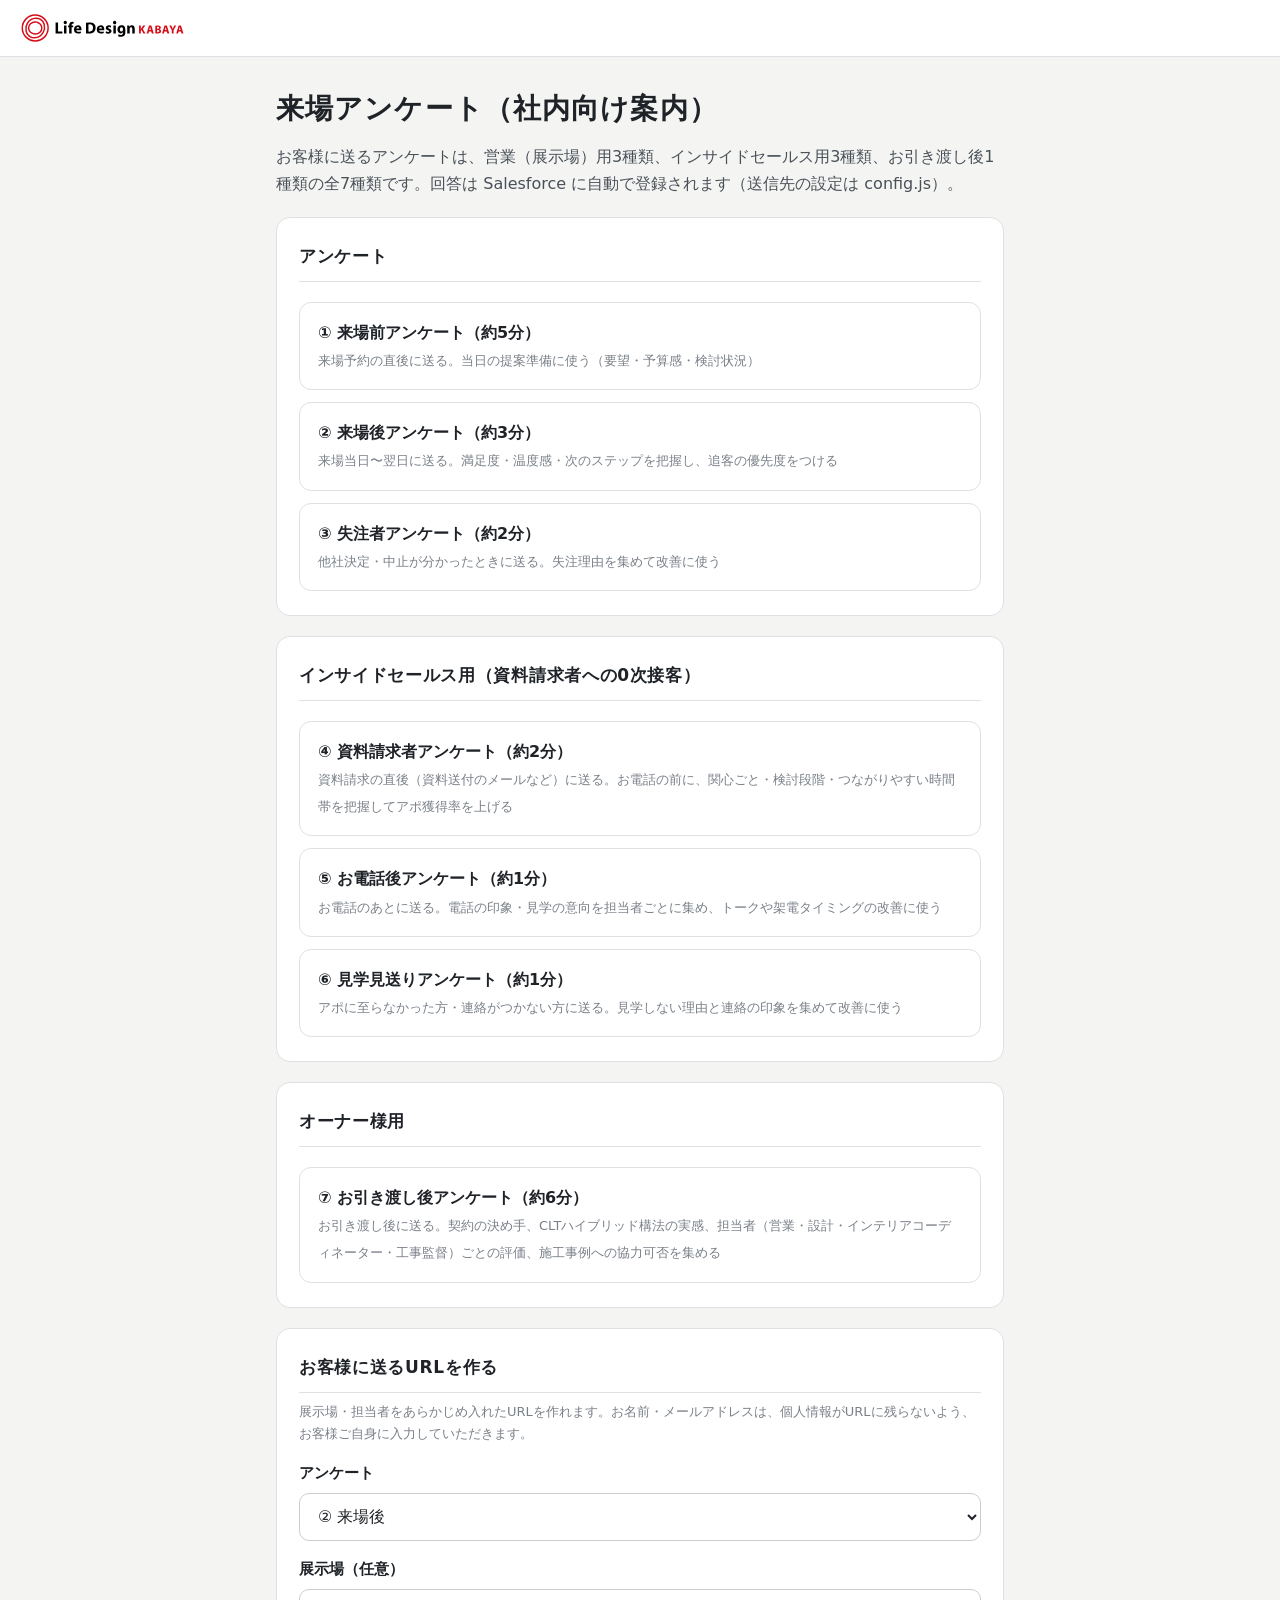
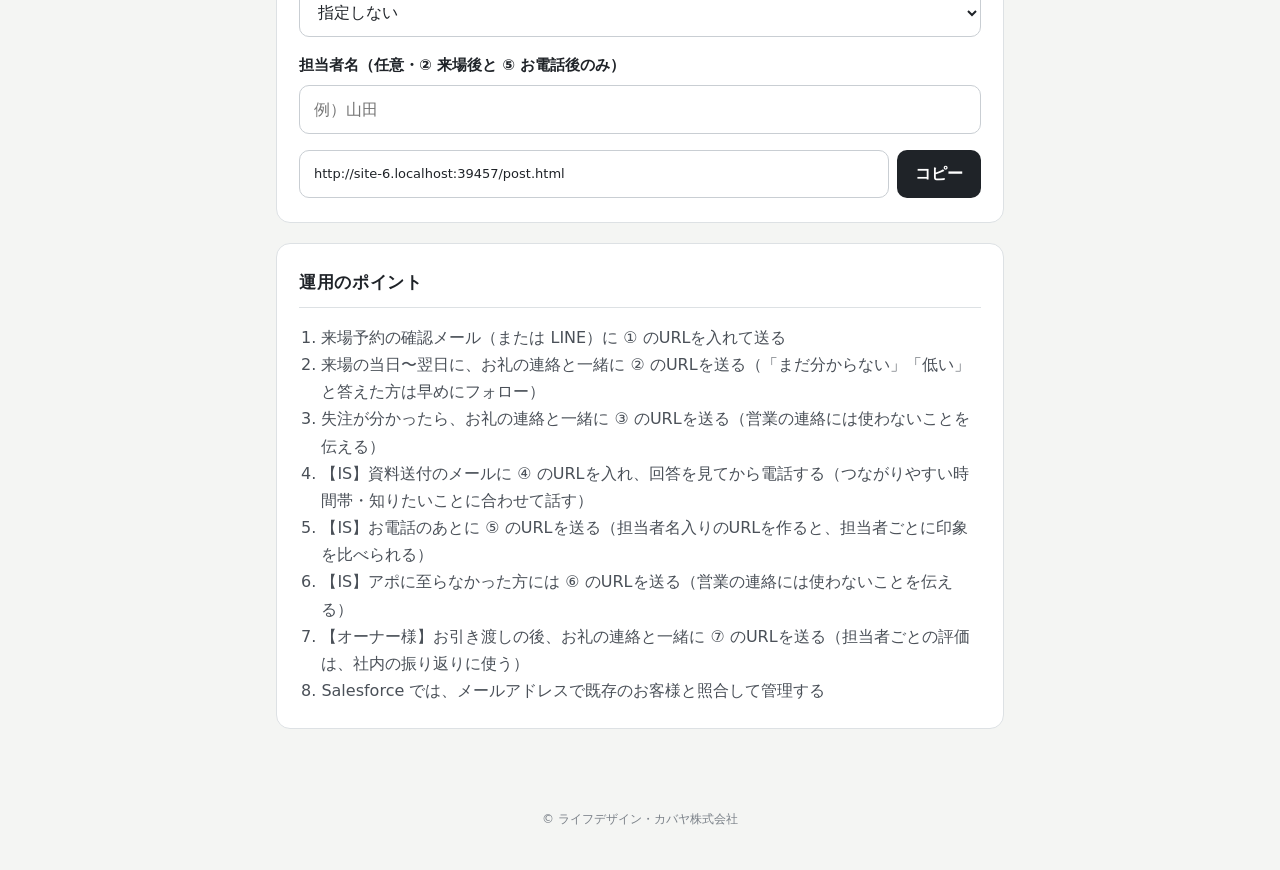
==== commit 00ead14c: "⑦お引き渡し後アンケートを追加（CLTハイブリッド構法の実感と、営業・設計・IC・工事監督ごとの評価を厚めに） Co-Authored-By: Claude Opus 5.5 <noreply@ant" ====
--- a/index.html
+++ b/index.html
@@ -5,7 +5,7 @@
   <meta name="viewport" content="width=device-width, initial-scale=1">
   <meta name="robots" content="noindex, nofollow">
   <title>来場アンケート（社内向け案内）｜ライフデザイン・カバヤ</title>
-  <link rel="stylesheet" href="assets/style.css?v=202610191504">
+  <link rel="stylesheet" href="assets/style.css?v=202610191514">
   <style>
     .links { display: grid; gap: 12px; flex-basis: 100%; margin-top: 12px; }
     .link-card { display: block; padding: 16px 18px; border: 1px solid var(--line); border-radius: 12px; color: inherit; text-decoration: none; }
@@ -18,14 +18,14 @@
     .btn { min-height: 48px; padding: 0 18px; border: 0; border-radius: 10px; background: var(--ink); color: #fff; font: inherit; font-weight: 700; cursor: pointer; white-space: nowrap; }
     ol { margin: 8px 0 0; padding-left: 1.4em; color: var(--ink-2); }
   </style>
-  <script src="assets/surveys.js?v=202610191504" defer></script>
+  <script src="assets/surveys.js?v=202610191514" defer></script>
 </head>
 <body>
   <header class="site-header"><img class="logo" src="assets/logo.svg" alt="ライフデザイン・カバヤ" width="265" height="45"></header>
   <main class="container">
     <section class="intro">
       <h1>来場アンケート（社内向け案内）</h1>
-      <p>お客様に送るアンケートは、営業（展示場）用3種類と、インサイドセールス用3種類です。回答は Salesforce に自動で登録されます（送信先の設定は config.js）。</p>
+      <p>お客様に送るアンケートは、営業（展示場）用3種類、インサイドセールス用3種類、お引き渡し後1種類の全7種類です。回答は Salesforce に自動で登録されます（送信先の設定は config.js）。</p>
     </section>
 
     <section class="card">
@@ -47,11 +47,18 @@
     </section>
 
     <section class="card">
+      <h2>オーナー様用</h2>
+      <div class="links">
+        <a class="link-card" href="handover.html" target="_blank"><strong>⑦ お引き渡し後アンケート（約6分）</strong><span>お引き渡し後に送る。契約の決め手、CLTハイブリッド構法の実感、担当者（営業・設計・インテリアコーディネーター・工事監督）ごとの評価、施工事例への協力可否を集める</span></a>
+      </div>
+    </section>
+
+    <section class="card">
       <h2>お客様に送るURLを作る</h2>
       <div class="builder">
         <p class="note" style="margin:0;color:var(--muted);font-size:13px">展示場・担当者をあらかじめ入れたURLを作れます。お名前・メールアドレスは、個人情報がURLに残らないよう、お客様ご自身に入力していただきます。</p>
         <div class="field"><label class="label" for="b-type">アンケート</label>
-          <select id="b-type"><option value="pre">① 来場前</option><option value="post" selected>② 来場後</option><option value="lost">③ 失注者</option><option value="is-pre">④ IS 資料請求者</option><option value="is-post">⑤ IS お電話後</option><option value="is-lost">⑥ IS 見学見送り</option></select></div>
+          <select id="b-type"><option value="pre">① 来場前</option><option value="post" selected>② 来場後</option><option value="lost">③ 失注者</option><option value="is-pre">④ IS 資料請求者</option><option value="is-post">⑤ IS お電話後</option><option value="is-lost">⑥ IS 見学見送り</option><option value="handover">⑦ お引き渡し後</option></select></div>
         <div class="field"><label class="label" for="b-place">展示場（任意）</label><select id="b-place"><option value="">指定しない</option></select></div>
         <div class="field"><label class="label" for="b-staff">担当者名（任意・② 来場後と ⑤ お電話後のみ）</label><input id="b-staff" type="text" maxlength="40" placeholder="例）山田"></div>
         <div class="url-out"><input id="b-url" type="text" readonly aria-label="作成したURL"><button class="btn" id="b-copy" type="button">コピー</button></div>
@@ -67,6 +74,7 @@
         <li>【IS】資料送付のメールに ④ のURLを入れ、回答を見てから電話する（つながりやすい時間帯・知りたいことに合わせて話す）</li>
         <li>【IS】お電話のあとに ⑤ のURLを送る（担当者名入りのURLを作ると、担当者ごとに印象を比べられる）</li>
         <li>【IS】アポに至らなかった方には ⑥ のURLを送る（営業の連絡には使わないことを伝える）</li>
+        <li>【オーナー様】お引き渡しの後、お礼の連絡と一緒に ⑦ のURLを送る（担当者ごとの評価は、社内の振り返りに使う）</li>
         <li>Salesforce では、メールアドレスで既存のお客様と照合して管理する</li>
       </ol>
     </section>
@@ -80,7 +88,7 @@
       });
       function build() {
         var base = new URL(type.value + ".html", location.href);
-        if (place.value && !/lost$/.test(type.value)) base.searchParams.set("visit_place", place.value);
+        if (place.value && !/lost$|handover/.test(type.value)) base.searchParams.set("visit_place", place.value);
         if (staff.value.trim() && /post$/.test(type.value)) base.searchParams.set("staff", staff.value.trim());
         out.value = base.href;
       }
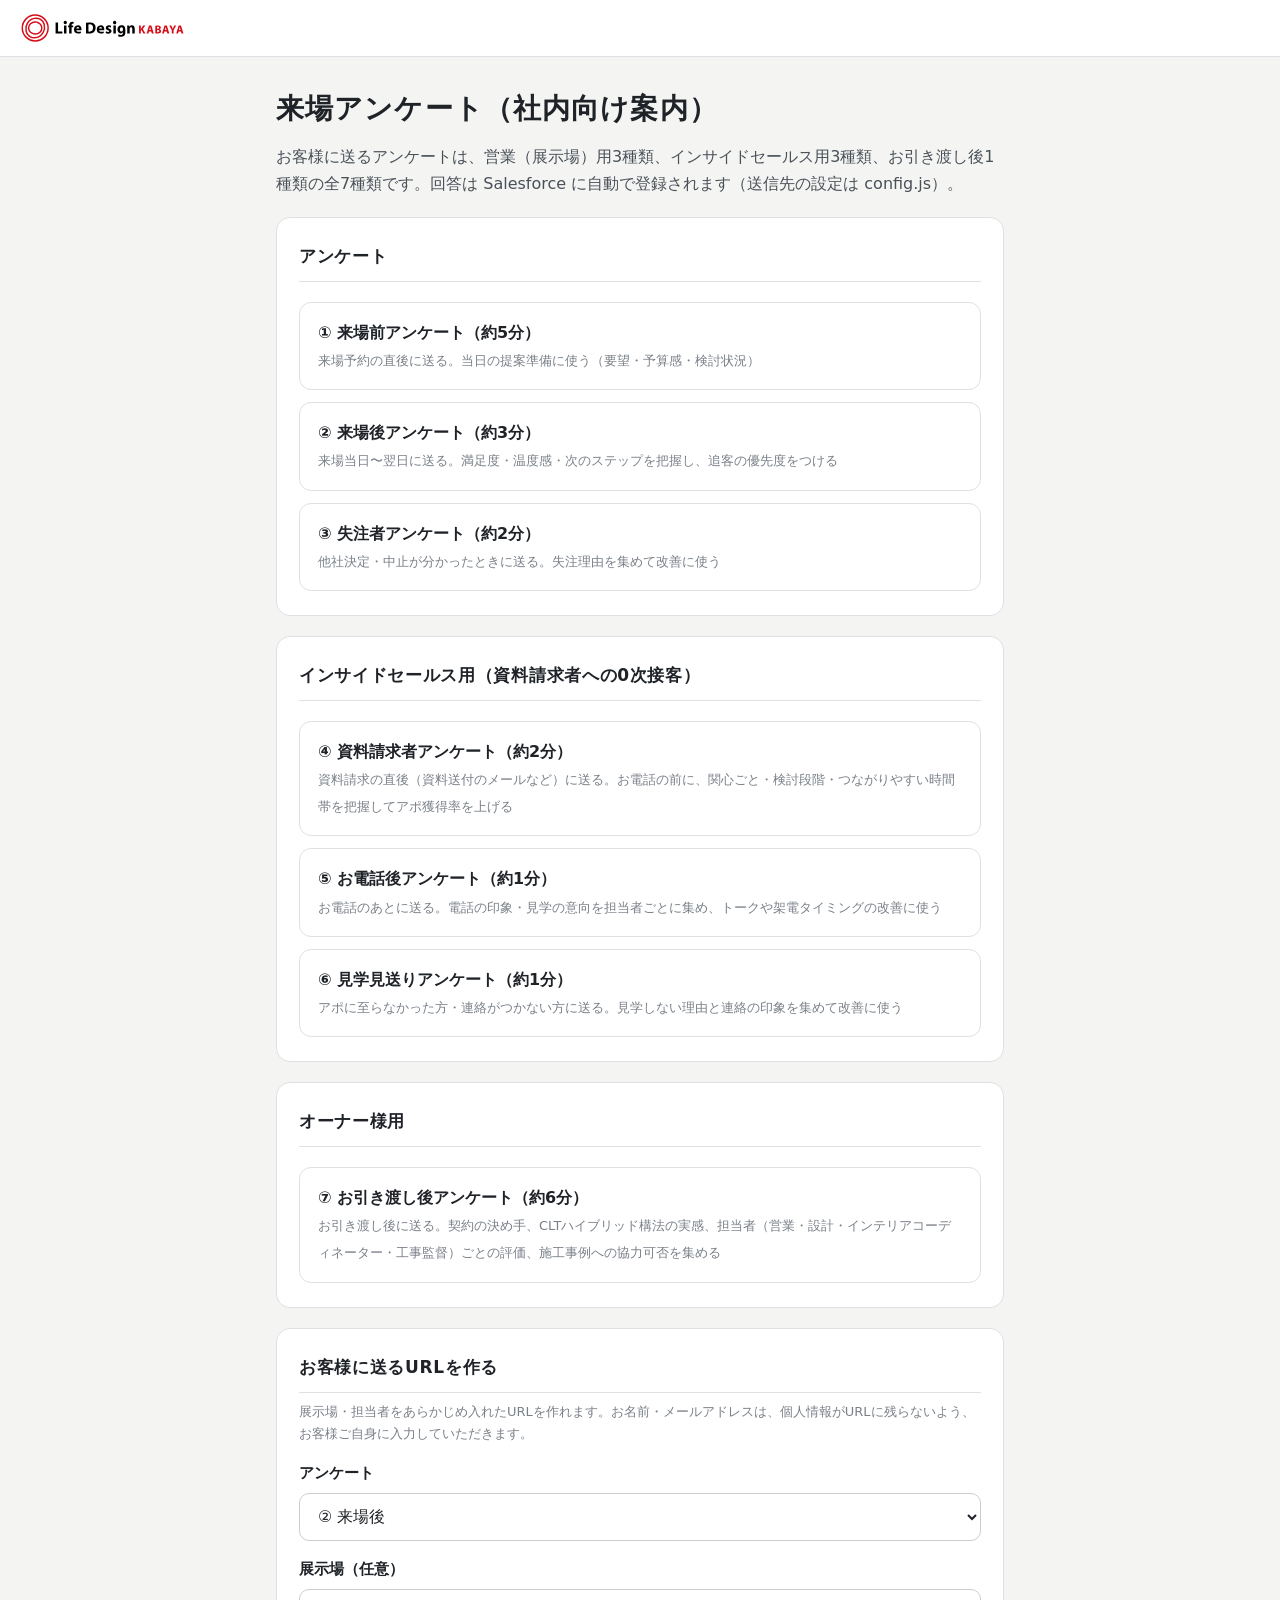
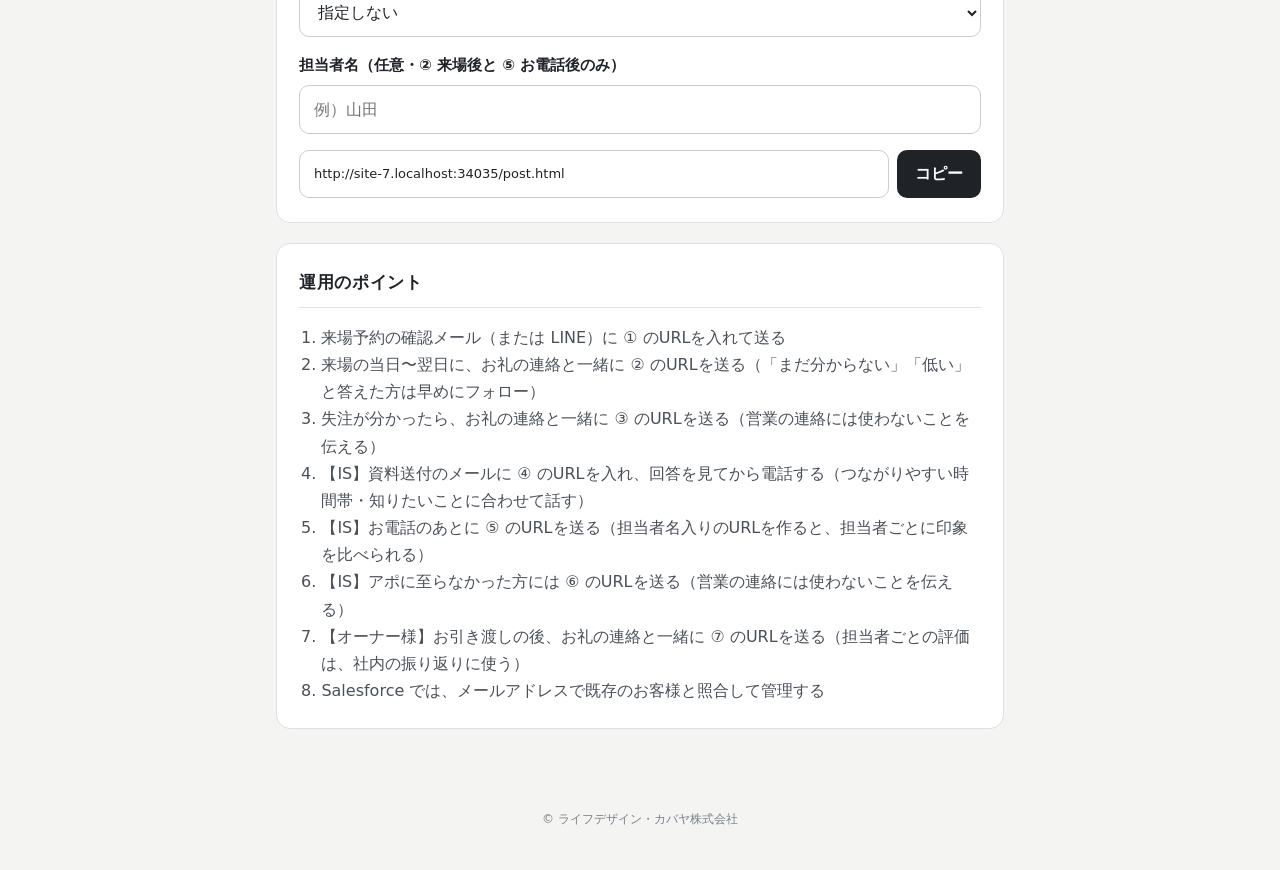
==== commit 2b1a670f: "⑦お引き渡し後：比較した会社を選択式から自由記入に変更 Co-Authored-By: Claude Opus 5.5 <noreply@anthropic.com>" ====
--- a/index.html
+++ b/index.html
@@ -5,7 +5,7 @@
   <meta name="viewport" content="width=device-width, initial-scale=1">
   <meta name="robots" content="noindex, nofollow">
   <title>来場アンケート（社内向け案内）｜ライフデザイン・カバヤ</title>
-  <link rel="stylesheet" href="assets/style.css?v=202610191514">
+  <link rel="stylesheet" href="assets/style.css?v=202610191517">
   <style>
     .links { display: grid; gap: 12px; flex-basis: 100%; margin-top: 12px; }
     .link-card { display: block; padding: 16px 18px; border: 1px solid var(--line); border-radius: 12px; color: inherit; text-decoration: none; }
@@ -18,7 +18,7 @@
     .btn { min-height: 48px; padding: 0 18px; border: 0; border-radius: 10px; background: var(--ink); color: #fff; font: inherit; font-weight: 700; cursor: pointer; white-space: nowrap; }
     ol { margin: 8px 0 0; padding-left: 1.4em; color: var(--ink-2); }
   </style>
-  <script src="assets/surveys.js?v=202610191514" defer></script>
+  <script src="assets/surveys.js?v=202610191517" defer></script>
 </head>
 <body>
   <header class="site-header"><img class="logo" src="assets/logo.svg" alt="ライフデザイン・カバヤ" width="265" height="45"></header>
